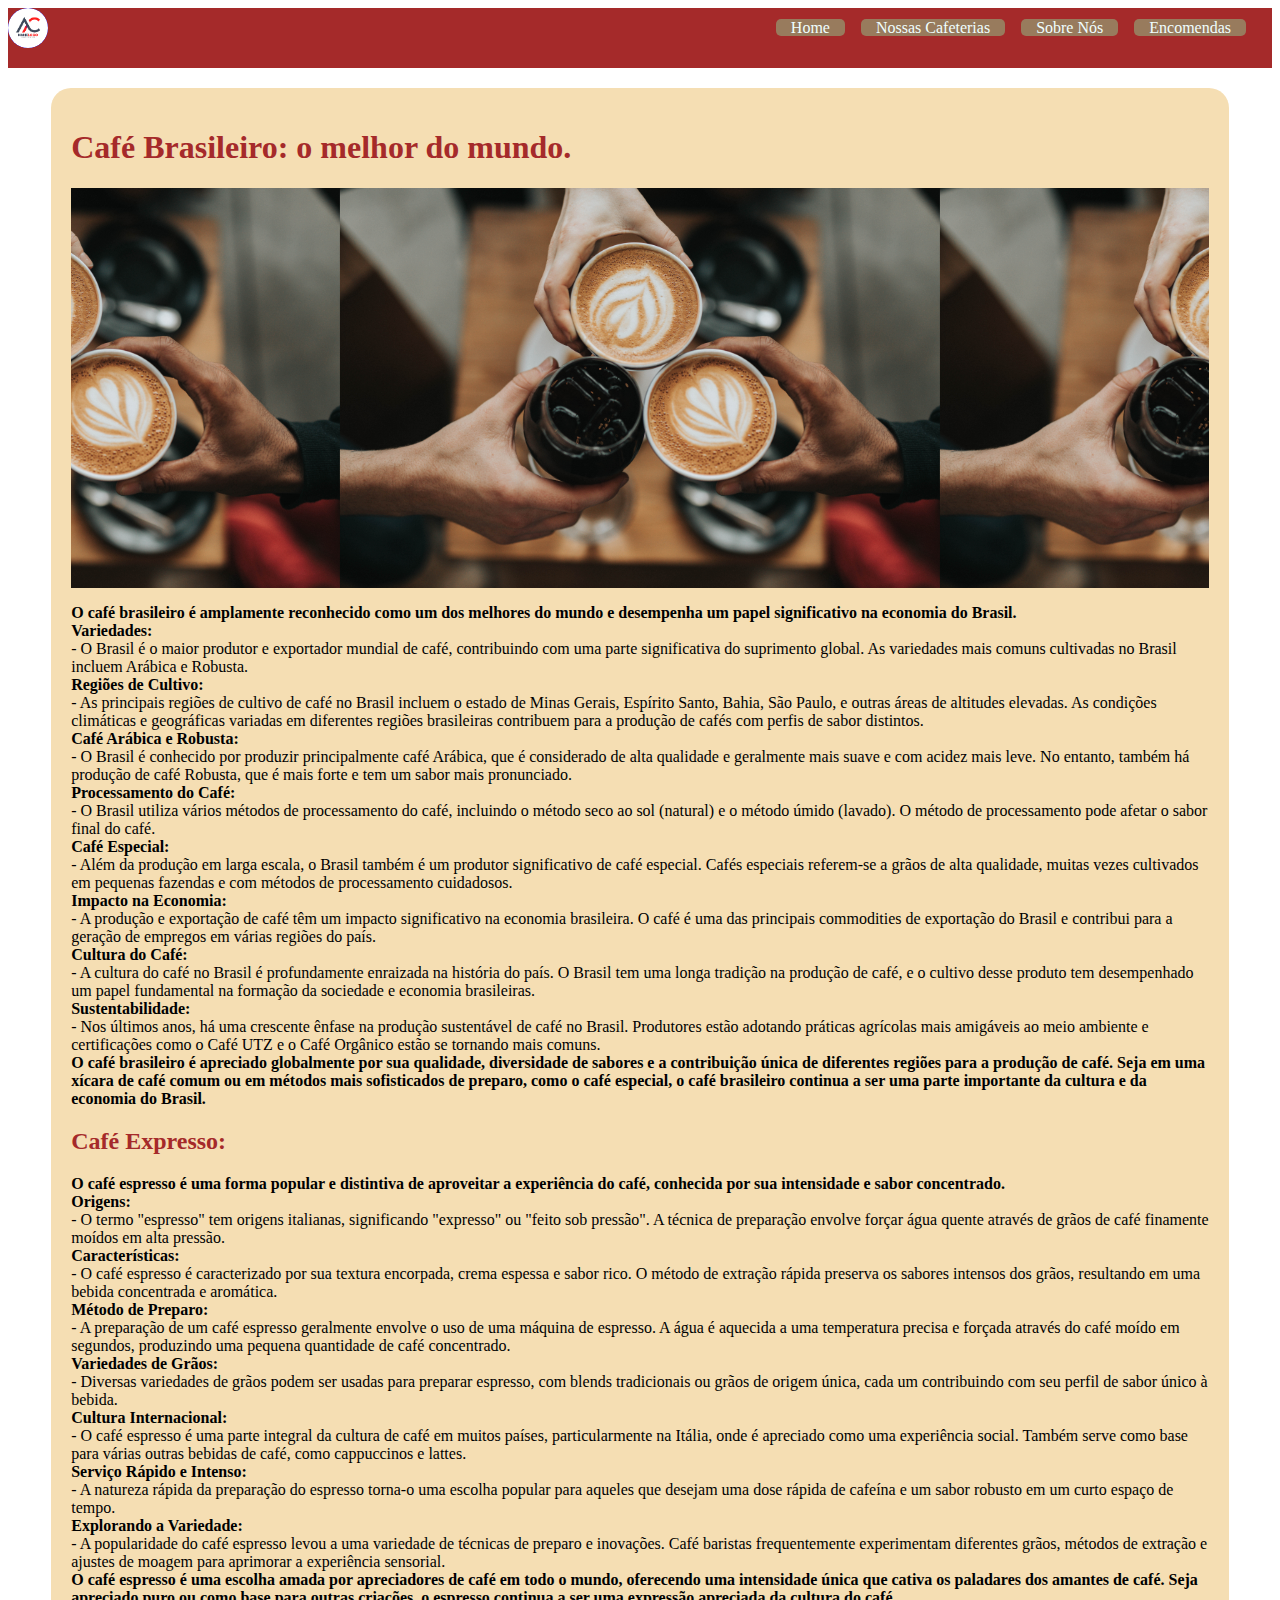
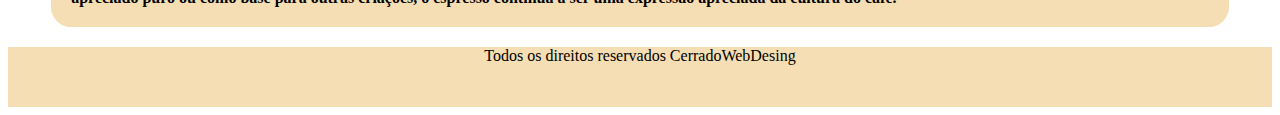
==== index.html @ 906cf515 "Projeto café" ====
<!DOCTYPE html>
<html lang="en">
<head>
    <meta charset="UTF-8">
    <meta http-equiv="X-UA-Compatible" content="IE=edge">
    <meta name="viewport" content="width=device-width, initial-scale=1.0">
    <title>Café Brasil</title>
    <link rel="stylesheet" href="material de aula/style/index.css">
</head>
<body>
    <div id="pagina">
        <header>
            <div id="logo">
                <img src="material de aula/images/logo.jpg" alt="logocafe">
            </div>
            <nav>
                <a href="index.html">Home</a>
                <a href="">Nossas Cafeterias</a>
                <a href="">Sobre Nós</a>
                <a href="">Encomendas</a>

            </nav>
        </header>
        <main>
                <h1>Café Brasileiro: o melhor do mundo.</h1>
                <div id="banner">
                
                </div>
                <p><b>O café brasileiro é amplamente reconhecido como um dos melhores do mundo e desempenha um papel significativo na economia do Brasil.</b><br>
<b>Variedades:</b><br>
   - O Brasil é o maior produtor e exportador mundial de café, contribuindo com uma parte significativa do suprimento global. As variedades mais comuns cultivadas no Brasil incluem Arábica e Robusta.<br>
<b>Regiões de Cultivo:</b><br>
   - As principais regiões de cultivo de café no Brasil incluem o estado de Minas Gerais, Espírito Santo, Bahia, São Paulo, e outras áreas de altitudes elevadas. As condições climáticas e geográficas variadas em diferentes regiões brasileiras contribuem para a produção de cafés com perfis de sabor distintos.<br>
<b>Café Arábica e Robusta:</b><br>
   - O Brasil é conhecido por produzir principalmente café Arábica, que é considerado de alta qualidade e geralmente mais suave e com acidez mais leve. No entanto, também há produção de café Robusta, que é mais forte e tem um sabor mais pronunciado.<br>
<b>Processamento do Café:</b><br>
   - O Brasil utiliza vários métodos de processamento do café, incluindo o método seco ao sol (natural) e o método úmido (lavado). O método de processamento pode afetar o sabor final do café.<br>
<b>Café Especial:</b><br>
   - Além da produção em larga escala, o Brasil também é um produtor significativo de café especial. Cafés especiais referem-se a grãos de alta qualidade, muitas vezes cultivados em pequenas fazendas e com métodos de processamento cuidadosos.<br>
<b>Impacto na Economia:</b><br>
   - A produção e exportação de café têm um impacto significativo na economia brasileira. O café é uma das principais commodities de exportação do Brasil e contribui para a geração de empregos em várias regiões do país.<br>
<b>Cultura do Café:</b><br>
   - A cultura do café no Brasil é profundamente enraizada na história do país. O Brasil tem uma longa tradição na produção de café, e o cultivo desse produto tem desempenhado um papel fundamental na formação da sociedade e economia brasileiras.<br>
<b>Sustentabilidade:</b><br>
   - Nos últimos anos, há uma crescente ênfase na produção sustentável de café no Brasil. Produtores estão adotando práticas agrícolas mais amigáveis ao meio ambiente e certificações como o Café UTZ e o Café Orgânico estão se tornando mais comuns.<br>
<b>O café brasileiro é apreciado globalmente por sua qualidade, diversidade de sabores e a contribuição única de diferentes regiões para a produção de café. Seja em uma xícara de café comum ou em métodos mais sofisticados de preparo, como o café especial, o café brasileiro continua a ser uma parte importante da cultura e da economia do Brasil.</b>
</p>
                    <h2> Café Expresso: </h2>
                    <p2> <b>O café espresso é uma forma popular e distintiva de aproveitar a experiência do café, conhecida por sua intensidade e sabor concentrado.</b><br>
                        <b>Origens:</b><br>
                           - O termo "espresso" tem origens italianas, significando "expresso" ou "feito sob pressão". A técnica de preparação envolve forçar água quente através de grãos de café finamente moídos em alta pressão.<br>
                        <b>Características:</b><br>
                           - O café espresso é caracterizado por sua textura encorpada, crema espessa e sabor rico. O método de extração rápida preserva os sabores intensos dos grãos, resultando em uma bebida concentrada e aromática.<br>
                        <b>Método de Preparo:</b><br>
                           - A preparação de um café espresso geralmente envolve o uso de uma máquina de espresso. A água é aquecida a uma temperatura precisa e forçada através do café moído em segundos, produzindo uma pequena quantidade de café concentrado.<br>
                        <b>Variedades de Grãos:</b><br>
                           - Diversas variedades de grãos podem ser usadas para preparar espresso, com blends tradicionais ou grãos de origem única, cada um contribuindo com seu perfil de sabor único à bebida.<br>
                        <b>Cultura Internacional:</b><br>
                           - O café espresso é uma parte integral da cultura de café em muitos países, particularmente na Itália, onde é apreciado como uma experiência social. Também serve como base para várias outras bebidas de café, como cappuccinos e lattes.<br>
                        <b>Serviço Rápido e Intenso:</b><br>
                           - A natureza rápida da preparação do espresso torna-o uma escolha popular para aqueles que desejam uma dose rápida de cafeína e um sabor robusto em um curto espaço de tempo.<br>
                        <b>Explorando a Variedade:</b><br>
                           - A popularidade do café espresso levou a uma variedade de técnicas de preparo e inovações. Café baristas frequentemente experimentam diferentes grãos, métodos de extração e ajustes de moagem para aprimorar a experiência sensorial.<br>
                        <b>O café espresso é uma escolha amada por apreciadores de café em todo o mundo, oferecendo uma intensidade única que cativa os paladares dos amantes de café. Seja apreciado puro ou como base para outras criações, o espresso continua a ser uma expressão apreciada da cultura do café.</b>
                        </p2>

        </main>
        <footer>
            <p>Todos os direitos reservados CerradoWebDesing</p>
        </footer>


    </div>
    
</body>
</html>
---- material de aula/style/index.css ----
header{
        width: 100%;
        height: 60px;
        padding: 10px 0px 10;
        background-color: brown

}

main{
    width:90% ;
    background-color: wheat;
    padding: 20px;
    margin: 20px auto;
    border-radius: 20px;
    box-shadow:rgb(79, 41, 41)
    font-family:'Trebuchet MS', 'Lucida Sans Unicode', 'Lucida Grande', 'Lucida Sans', Arial, sans-serif


}




#logo img{
    width: 40px;
    height: 40px;

    border-radius: 50px;
}

#logo{
    width: 40px;
    height: 40px;
    background-color: rgb(51, 51, 255);
    border-radius: 40px;
    overflow: hidden;
    float: left;
    

}

nav {

        width: auto;
        height: auto;
        line-height: 40px;
        float: right;
        margin: 0px 20px;
}

a{  text-decoration: none;
    margin: 0px 6px;
    background-color: rgb(152, 123, 93);
    color: azure;
    padding: 0px 15px;
    border-radius: 5px;

    

}

#banner{
    width: 100%;
    height: 400px;
   background-image: url(../images/banner.jpg);
   background-size:contain;
   background-position: center;

}

h1,h2{ text-decoration: solid;
    color:brown

}

footer{
    width: 100%;
    height: 60px;
    padding: 10px 10px 10;
    text-align: center;
    background-color: wheat
}
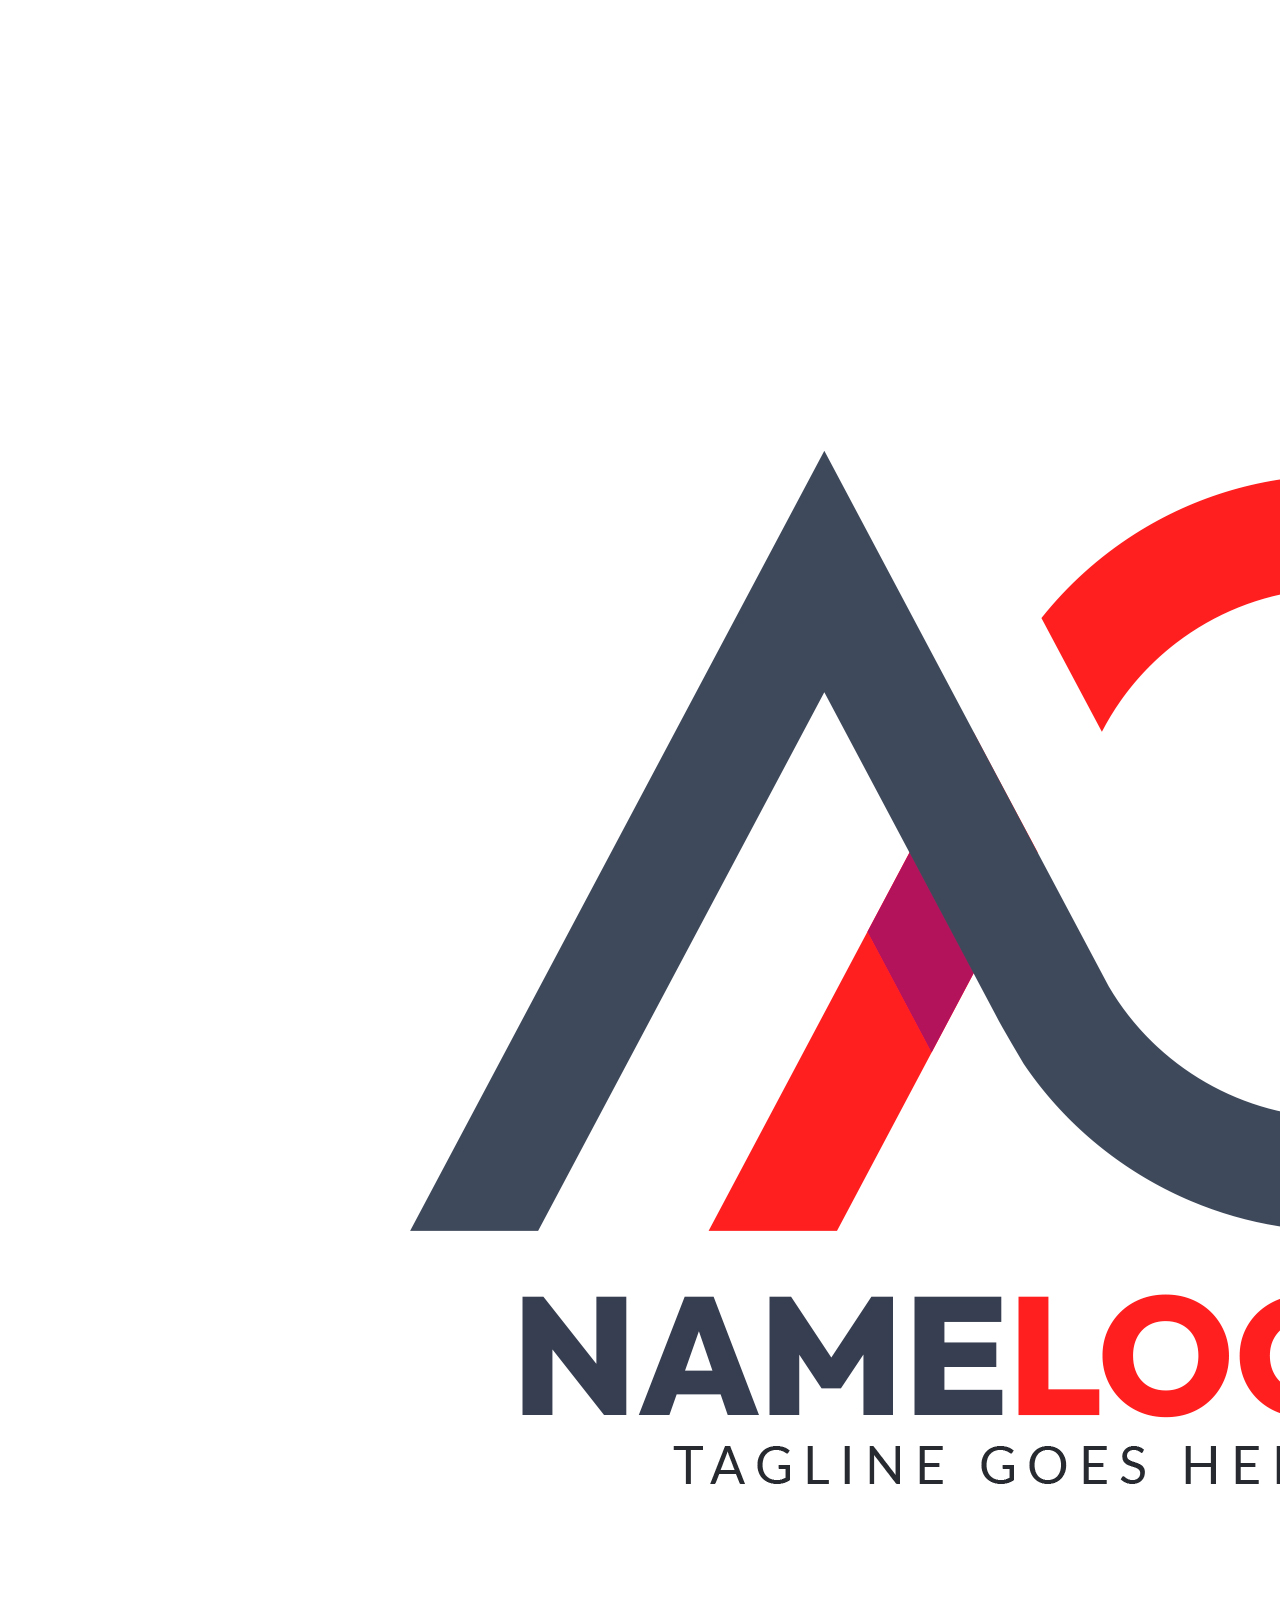
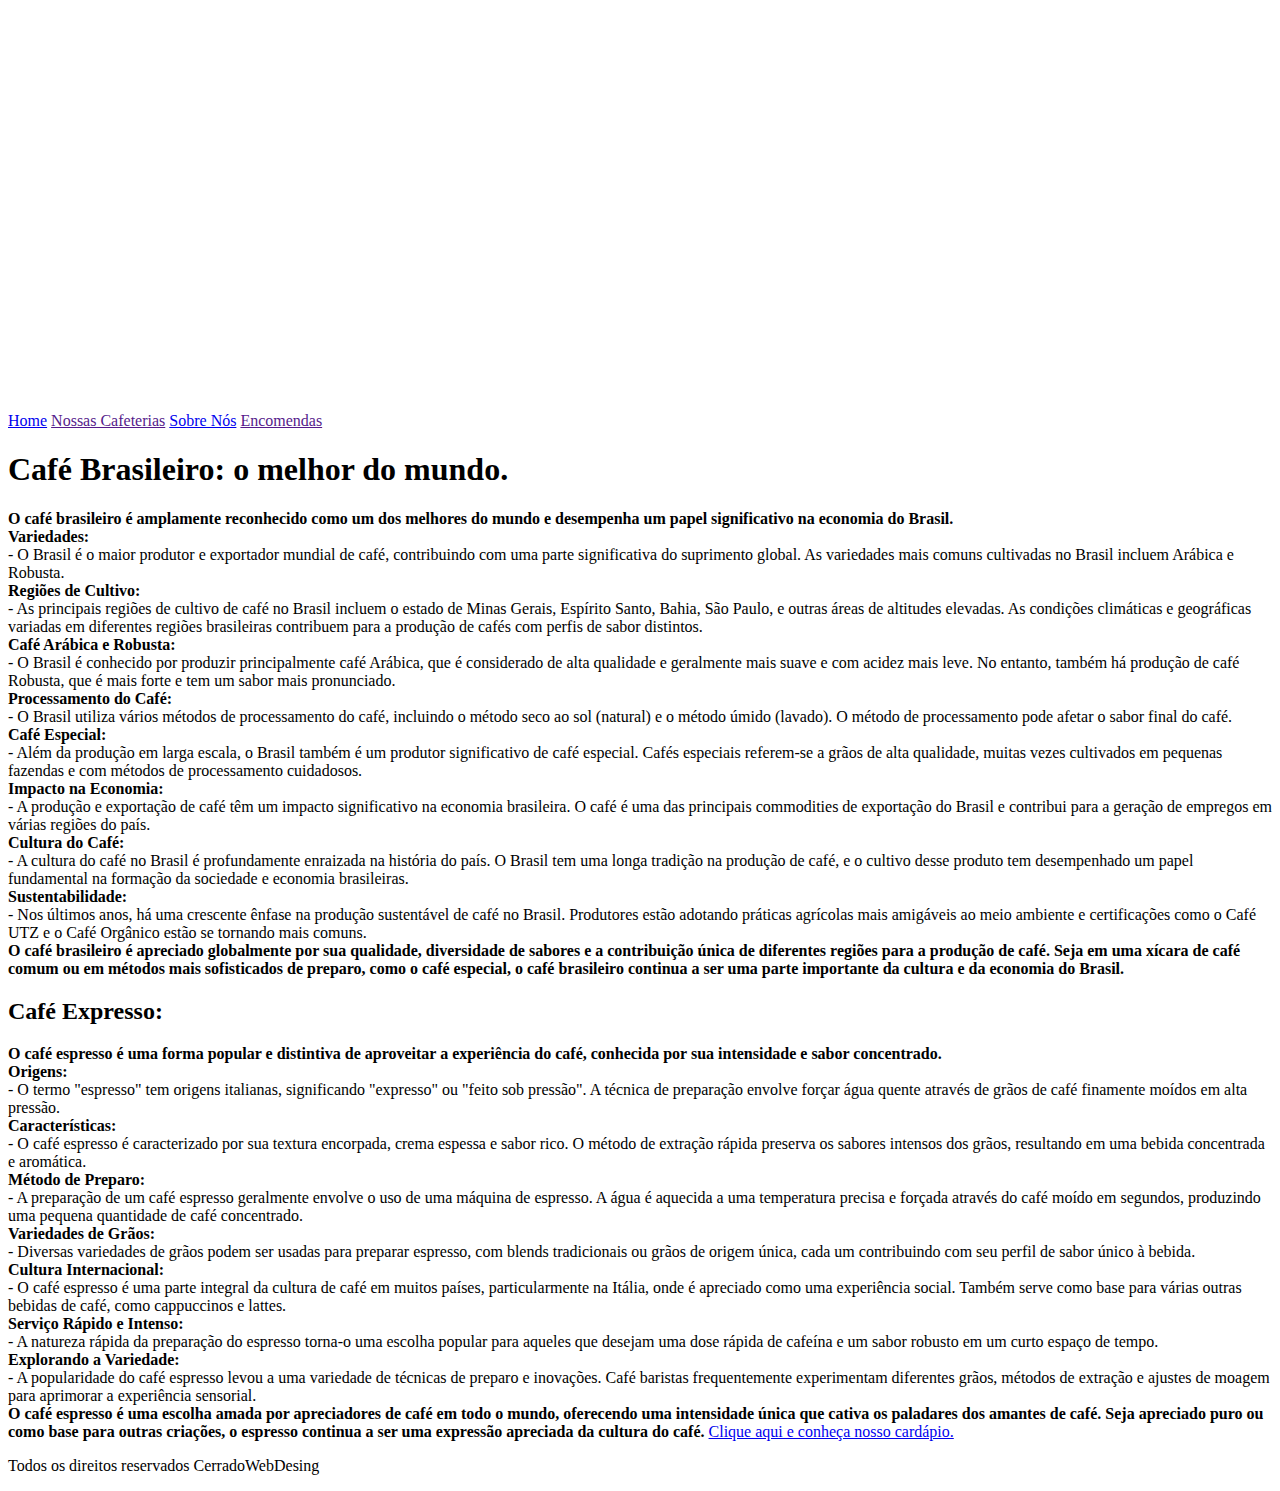
==== commit fa820afc: "sites" ====
--- a/index.html
+++ b/index.html
@@ -1,76 +1,77 @@
-<!DOCTYPE html>
-<html lang="en">
-<head>
-    <meta charset="UTF-8">
-    <meta http-equiv="X-UA-Compatible" content="IE=edge">
-    <meta name="viewport" content="width=device-width, initial-scale=1.0">
-    <title>Café Brasil</title>
-    <link rel="stylesheet" href="material de aula/style/index.css">
-</head>
-<body>
-    <div id="pagina">
-        <header>
-            <div id="logo">
-                <img src="material de aula/images/logo.jpg" alt="logocafe">
-            </div>
-            <nav>
-                <a href="index.html">Home</a>
-                <a href="">Nossas Cafeterias</a>
-                <a href="">Sobre Nós</a>
-                <a href="">Encomendas</a>
-
-            </nav>
-        </header>
-        <main>
-                <h1>Café Brasileiro: o melhor do mundo.</h1>
-                <div id="banner">
-                
-                </div>
-                <p><b>O café brasileiro é amplamente reconhecido como um dos melhores do mundo e desempenha um papel significativo na economia do Brasil.</b><br>
-<b>Variedades:</b><br>
-   - O Brasil é o maior produtor e exportador mundial de café, contribuindo com uma parte significativa do suprimento global. As variedades mais comuns cultivadas no Brasil incluem Arábica e Robusta.<br>
-<b>Regiões de Cultivo:</b><br>
-   - As principais regiões de cultivo de café no Brasil incluem o estado de Minas Gerais, Espírito Santo, Bahia, São Paulo, e outras áreas de altitudes elevadas. As condições climáticas e geográficas variadas em diferentes regiões brasileiras contribuem para a produção de cafés com perfis de sabor distintos.<br>
-<b>Café Arábica e Robusta:</b><br>
-   - O Brasil é conhecido por produzir principalmente café Arábica, que é considerado de alta qualidade e geralmente mais suave e com acidez mais leve. No entanto, também há produção de café Robusta, que é mais forte e tem um sabor mais pronunciado.<br>
-<b>Processamento do Café:</b><br>
-   - O Brasil utiliza vários métodos de processamento do café, incluindo o método seco ao sol (natural) e o método úmido (lavado). O método de processamento pode afetar o sabor final do café.<br>
-<b>Café Especial:</b><br>
-   - Além da produção em larga escala, o Brasil também é um produtor significativo de café especial. Cafés especiais referem-se a grãos de alta qualidade, muitas vezes cultivados em pequenas fazendas e com métodos de processamento cuidadosos.<br>
-<b>Impacto na Economia:</b><br>
-   - A produção e exportação de café têm um impacto significativo na economia brasileira. O café é uma das principais commodities de exportação do Brasil e contribui para a geração de empregos em várias regiões do país.<br>
-<b>Cultura do Café:</b><br>
-   - A cultura do café no Brasil é profundamente enraizada na história do país. O Brasil tem uma longa tradição na produção de café, e o cultivo desse produto tem desempenhado um papel fundamental na formação da sociedade e economia brasileiras.<br>
-<b>Sustentabilidade:</b><br>
-   - Nos últimos anos, há uma crescente ênfase na produção sustentável de café no Brasil. Produtores estão adotando práticas agrícolas mais amigáveis ao meio ambiente e certificações como o Café UTZ e o Café Orgânico estão se tornando mais comuns.<br>
-<b>O café brasileiro é apreciado globalmente por sua qualidade, diversidade de sabores e a contribuição única de diferentes regiões para a produção de café. Seja em uma xícara de café comum ou em métodos mais sofisticados de preparo, como o café especial, o café brasileiro continua a ser uma parte importante da cultura e da economia do Brasil.</b>
-</p>
-                    <h2> Café Expresso: </h2>
-                    <p2> <b>O café espresso é uma forma popular e distintiva de aproveitar a experiência do café, conhecida por sua intensidade e sabor concentrado.</b><br>
-                        <b>Origens:</b><br>
-                           - O termo "espresso" tem origens italianas, significando "expresso" ou "feito sob pressão". A técnica de preparação envolve forçar água quente através de grãos de café finamente moídos em alta pressão.<br>
-                        <b>Características:</b><br>
-                           - O café espresso é caracterizado por sua textura encorpada, crema espessa e sabor rico. O método de extração rápida preserva os sabores intensos dos grãos, resultando em uma bebida concentrada e aromática.<br>
-                        <b>Método de Preparo:</b><br>
-                           - A preparação de um café espresso geralmente envolve o uso de uma máquina de espresso. A água é aquecida a uma temperatura precisa e forçada através do café moído em segundos, produzindo uma pequena quantidade de café concentrado.<br>
-                        <b>Variedades de Grãos:</b><br>
-                           - Diversas variedades de grãos podem ser usadas para preparar espresso, com blends tradicionais ou grãos de origem única, cada um contribuindo com seu perfil de sabor único à bebida.<br>
-                        <b>Cultura Internacional:</b><br>
-                           - O café espresso é uma parte integral da cultura de café em muitos países, particularmente na Itália, onde é apreciado como uma experiência social. Também serve como base para várias outras bebidas de café, como cappuccinos e lattes.<br>
-                        <b>Serviço Rápido e Intenso:</b><br>
-                           - A natureza rápida da preparação do espresso torna-o uma escolha popular para aqueles que desejam uma dose rápida de cafeína e um sabor robusto em um curto espaço de tempo.<br>
-                        <b>Explorando a Variedade:</b><br>
-                           - A popularidade do café espresso levou a uma variedade de técnicas de preparo e inovações. Café baristas frequentemente experimentam diferentes grãos, métodos de extração e ajustes de moagem para aprimorar a experiência sensorial.<br>
-                        <b>O café espresso é uma escolha amada por apreciadores de café em todo o mundo, oferecendo uma intensidade única que cativa os paladares dos amantes de café. Seja apreciado puro ou como base para outras criações, o espresso continua a ser uma expressão apreciada da cultura do café.</b>
-                        </p2>
-
-        </main>
-        <footer>
-            <p>Todos os direitos reservados CerradoWebDesing</p>
-        </footer>
-
-
-    </div>
-    
-</body>
+<!DOCTYPE html>
+<html lang="en">
+<head>
+    <meta charset="UTF-8">
+    <meta http-equiv="X-UA-Compatible" content="IE=edge">
+    <meta name="viewport" content="width=device-width, initial-scale=1.0">
+    <title>Café Brasil</title>
+    <link rel="stylesheet" href="projeto-site-cafeteria/material de aula/style/index.css">
+</head>
+<body>
+    <div id="pagina">
+        <header>
+            <div id="logo">
+                <img src="material de aula/images/logo.jpg" alt="logocafe">
+            </div>
+            <nav>
+                <a href="index.html">Home</a>
+                <a href="">Nossas Cafeterias</a>
+                <a href="cardapio.html">Sobre Nós</a>
+                <a href="">Encomendas</a>
+
+            </nav>
+        </header>
+        <main>
+                <h1>Café Brasileiro: o melhor do mundo.</h1>
+                <div id="banner">
+                
+                </div>
+                <p><b>O café brasileiro é amplamente reconhecido como um dos melhores do mundo e desempenha um papel significativo na economia do Brasil.</b><br>
+<b>Variedades:</b><br>
+   - O Brasil é o maior produtor e exportador mundial de café, contribuindo com uma parte significativa do suprimento global. As variedades mais comuns cultivadas no Brasil incluem Arábica e Robusta.<br>
+<b>Regiões de Cultivo:</b><br>
+   - As principais regiões de cultivo de café no Brasil incluem o estado de Minas Gerais, Espírito Santo, Bahia, São Paulo, e outras áreas de altitudes elevadas. As condições climáticas e geográficas variadas em diferentes regiões brasileiras contribuem para a produção de cafés com perfis de sabor distintos.<br>
+<b>Café Arábica e Robusta:</b><br>
+   - O Brasil é conhecido por produzir principalmente café Arábica, que é considerado de alta qualidade e geralmente mais suave e com acidez mais leve. No entanto, também há produção de café Robusta, que é mais forte e tem um sabor mais pronunciado.<br>
+<b>Processamento do Café:</b><br>
+   - O Brasil utiliza vários métodos de processamento do café, incluindo o método seco ao sol (natural) e o método úmido (lavado). O método de processamento pode afetar o sabor final do café.<br>
+<b>Café Especial:</b><br>
+   - Além da produção em larga escala, o Brasil também é um produtor significativo de café especial. Cafés especiais referem-se a grãos de alta qualidade, muitas vezes cultivados em pequenas fazendas e com métodos de processamento cuidadosos.<br>
+<b>Impacto na Economia:</b><br>
+   - A produção e exportação de café têm um impacto significativo na economia brasileira. O café é uma das principais commodities de exportação do Brasil e contribui para a geração de empregos em várias regiões do país.<br>
+<b>Cultura do Café:</b><br>
+   - A cultura do café no Brasil é profundamente enraizada na história do país. O Brasil tem uma longa tradição na produção de café, e o cultivo desse produto tem desempenhado um papel fundamental na formação da sociedade e economia brasileiras.<br>
+<b>Sustentabilidade:</b><br>
+   - Nos últimos anos, há uma crescente ênfase na produção sustentável de café no Brasil. Produtores estão adotando práticas agrícolas mais amigáveis ao meio ambiente e certificações como o Café UTZ e o Café Orgânico estão se tornando mais comuns.<br>
+<b>O café brasileiro é apreciado globalmente por sua qualidade, diversidade de sabores e a contribuição única de diferentes regiões para a produção de café. Seja em uma xícara de café comum ou em métodos mais sofisticados de preparo, como o café especial, o café brasileiro continua a ser uma parte importante da cultura e da economia do Brasil.</b>
+</p>
+                    <h2> Café Expresso: </h2>
+                    <p2> <b>O café espresso é uma forma popular e distintiva de aproveitar a experiência do café, conhecida por sua intensidade e sabor concentrado.</b><br>
+                        <b>Origens:</b><br>
+                           - O termo "espresso" tem origens italianas, significando "expresso" ou "feito sob pressão". A técnica de preparação envolve forçar água quente através de grãos de café finamente moídos em alta pressão.<br>
+                        <b>Características:</b><br>
+                           - O café espresso é caracterizado por sua textura encorpada, crema espessa e sabor rico. O método de extração rápida preserva os sabores intensos dos grãos, resultando em uma bebida concentrada e aromática.<br>
+                        <b>Método de Preparo:</b><br>
+                           - A preparação de um café espresso geralmente envolve o uso de uma máquina de espresso. A água é aquecida a uma temperatura precisa e forçada através do café moído em segundos, produzindo uma pequena quantidade de café concentrado.<br>
+                        <b>Variedades de Grãos:</b><br>
+                           - Diversas variedades de grãos podem ser usadas para preparar espresso, com blends tradicionais ou grãos de origem única, cada um contribuindo com seu perfil de sabor único à bebida.<br>
+                        <b>Cultura Internacional:</b><br>
+                           - O café espresso é uma parte integral da cultura de café em muitos países, particularmente na Itália, onde é apreciado como uma experiência social. Também serve como base para várias outras bebidas de café, como cappuccinos e lattes.<br>
+                        <b>Serviço Rápido e Intenso:</b><br>
+                           - A natureza rápida da preparação do espresso torna-o uma escolha popular para aqueles que desejam uma dose rápida de cafeína e um sabor robusto em um curto espaço de tempo.<br>
+                        <b>Explorando a Variedade:</b><br>
+                           - A popularidade do café espresso levou a uma variedade de técnicas de preparo e inovações. Café baristas frequentemente experimentam diferentes grãos, métodos de extração e ajustes de moagem para aprimorar a experiência sensorial.<br>
+                        <b>O café espresso é uma escolha amada por apreciadores de café em todo o mundo, oferecendo uma intensidade única que cativa os paladares dos amantes de café. Seja apreciado puro ou como base para outras criações, o espresso continua a ser uma expressão apreciada da cultura do café.</b>
+                        </p2>
+                        <a href="cardapio.html" >Clique aqui e conheça nosso cardápio.</a>
+
+        </main>
+        <footer>
+            <p>Todos os direitos reservados CerradoWebDesing</p>
+        </footer>
+
+
+    </div>
+    
+</body>
 </html>